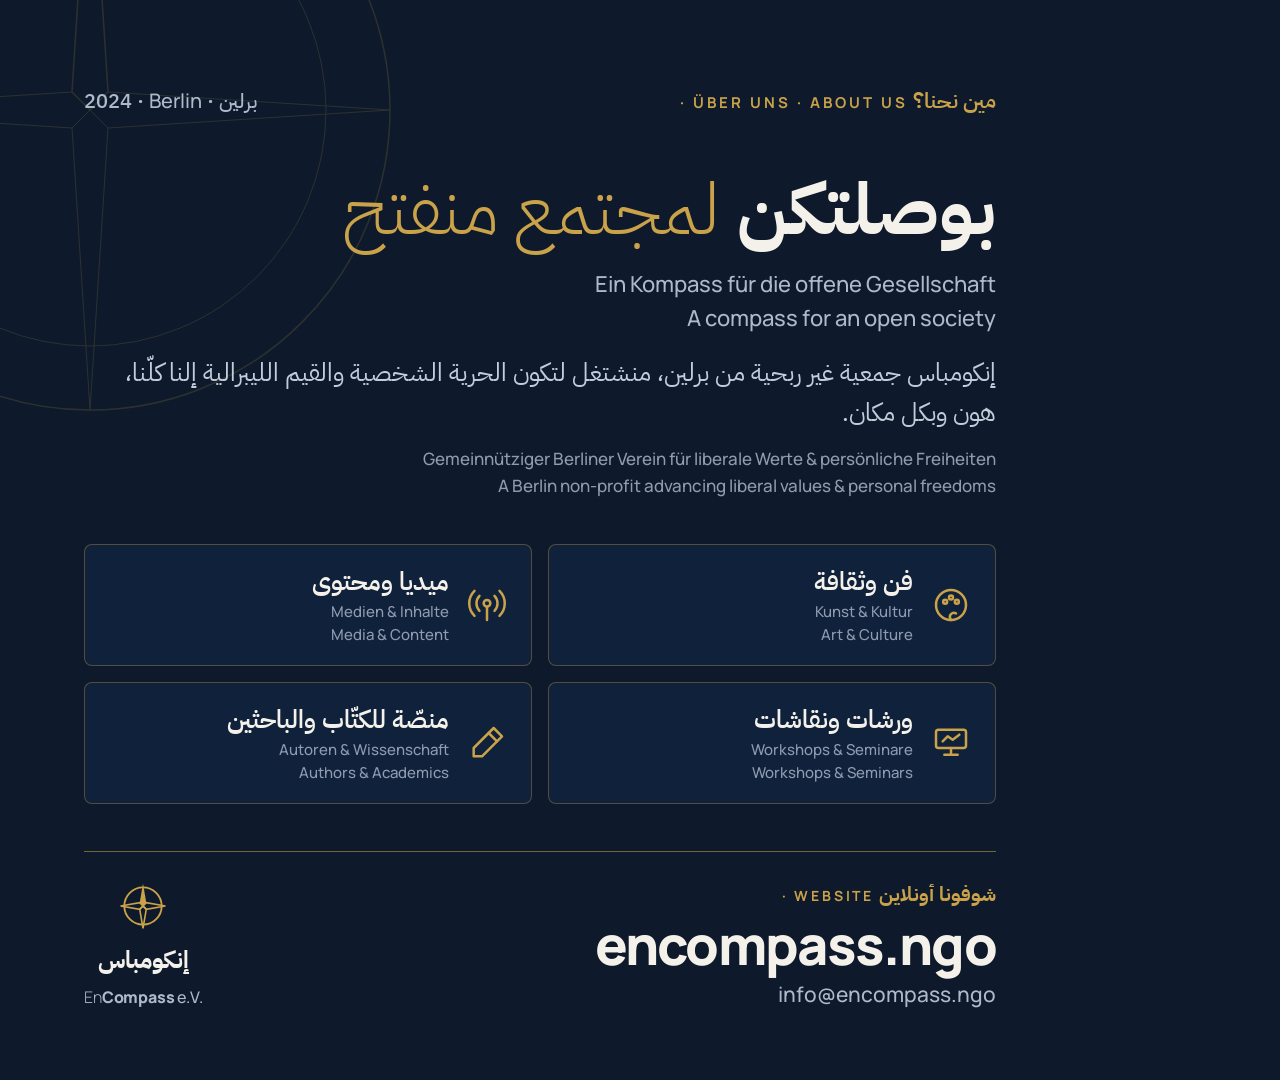
==== assets/artboards/carousel-2-about.html @ a1a405c4 "Adding design to website" ====
<!DOCTYPE html>
<html lang="en">
<head>
<meta charset="utf-8">
<meta name="viewport" content="width=1080">
<title>Carousel 2 · About EnCompass</title>
<link rel="stylesheet" href="fonts.css">
<style>
  html, body { margin: 0; background: #0E1A2B; }
  body { width: 1080px; height: 1080px; overflow: hidden; }
  a { color: #C9A24A; } a:hover { color: #E2C07A; }
  /* For PDF export: one page at the artboard's size, with backgrounds */
  @page { size: 1080px 1080px; margin: 0; }
  * { -webkit-print-color-adjust: exact; print-color-adjust: exact; }
</style>
</head>
<body>
<div dir="rtl" style="width: 1080px; height: 1080px; box-sizing: border-box; position: relative; overflow: hidden; background: #0E1A2B; color: #F4F1EA; font-family: 'IBM Plex Sans Arabic', 'Noto Sans Arabic', Tahoma, sans-serif; padding: 84px 84px 72px; display: flex; flex-direction: column; justify-content: space-between;">
  <svg width="640" height="640" viewBox="0 0 640 640" fill="none" aria-hidden="true" style="position: absolute; top: -210px; left: -230px; opacity: 0.16;">
    <circle cx="320" cy="320" r="300" stroke="#C9A24A" stroke-width="1.5"/>
    <circle cx="320" cy="320" r="236" stroke="#C9A24A" stroke-width="1"/>
    <path d="M320 20 L338 302 L320 320 L302 302 Z" stroke="#C9A24A" stroke-width="1.5"/>
    <path d="M320 620 L338 338 L320 320 L302 338 Z" stroke="#C9A24A" stroke-width="1"/>
    <path d="M20 320 L302 302 L320 320 L302 338 Z" stroke="#C9A24A" stroke-width="1"/>
    <path d="M620 320 L338 302 L320 320 L338 338 Z" stroke="#C9A24A" stroke-width="1"/>
  </svg>
  <div style="display: flex; justify-content: space-between; align-items: center; position: relative;">
    <div style="font-size: 22px; font-weight: 600; color: #C9A24A;">مين نحنا؟ <span dir="ltr" style="font-family: Manrope, 'Helvetica Neue', Helvetica, sans-serif; font-size: 15px; font-weight: 700; letter-spacing: 0.2em; text-transform: uppercase;">· Über uns · About us</span></div>
    <div style="font-size: 20px; font-weight: 500; color: #AEB9CB;">برلين · <span dir="ltr" style="font-family: Manrope, 'Helvetica Neue', Helvetica, sans-serif;">Berlin</span> · 2024</div>
  </div>
  <div style="display: flex; flex-direction: column; gap: 14px; position: relative;">
    <h1 style="margin: 0px; font-size: 72px; font-weight: 700; line-height: 1.25; color: #F4F1EA;">بوصلتكن <span style="color: #C9A24A; font-weight: 300;">لمجتمع منفتح</span></h1>
    <div style="display: flex; flex-direction: column; gap: 4px;">
      <div lang="de" dir="ltr" style="font-family: Manrope, 'Helvetica Neue', Helvetica, sans-serif; font-weight: 500; text-align: right; font-size: 22px; color: #AEB9CB;">Ein Kompass für die offene Gesellschaft</div>
      <div lang="en" dir="ltr" style="font-family: Manrope, 'Helvetica Neue', Helvetica, sans-serif; font-weight: 500; text-align: right; font-size: 22px; color: #AEB9CB;">A compass for an open society</div>
    </div>
    <p style="margin: 6px 0px 0px; max-width: 880px; font-size: 25px; font-weight: 400; line-height: 1.6; color: #C3CCDA;">إنكومباس جمعية غير ربحية من برلين، منشتغل لتكون الحرية الشخصية والقيم الليبرالية إلنا كلّنا، هون وبكل مكان.</p>
    <div style="display: flex; flex-direction: column; gap: 4px;">
      <div lang="de" dir="ltr" style="font-family: Manrope, 'Helvetica Neue', Helvetica, sans-serif; font-weight: 500; color: #8E9BB0; text-align: right; font-size: 17px;">Gemeinnütziger Berliner Verein für liberale Werte &amp; persönliche Freiheiten</div>
      <div lang="en" dir="ltr" style="font-family: Manrope, 'Helvetica Neue', Helvetica, sans-serif; font-weight: 500; color: #8E9BB0; text-align: right; font-size: 17px;">A Berlin non-profit advancing liberal values &amp; personal freedoms</div>
    </div>
  </div>
  <div style="display: grid; grid-template-columns: repeat(2, minmax(0px, 1fr)); gap: 16px; position: relative;">
    <div style="display: flex; align-items: center; gap: 18px; padding: 20px 24px; border: 1px solid rgba(201, 162, 74, 0.35); border-radius: 8px; background: rgba(19, 40, 74, 0.55);">
      <svg width="40" height="40" viewBox="0 0 24 24" fill="none" aria-hidden="true" style="flex-shrink: 0;">
        <circle cx="12" cy="12" r="9" stroke="#C9A24A" stroke-width="1.5" stroke-linecap="round" stroke-linejoin="round"/>
        <circle cx="8.5" cy="10" r="1.2" stroke="#C9A24A" stroke-width="1.5" stroke-linecap="round" stroke-linejoin="round"/>
        <circle cx="12" cy="7.5" r="1.2" stroke="#C9A24A" stroke-width="1.5" stroke-linecap="round" stroke-linejoin="round"/>
        <circle cx="15.5" cy="10" r="1.2" stroke="#C9A24A" stroke-width="1.5" stroke-linecap="round" stroke-linejoin="round"/>
        <path d="M12 21 C10 18 13 16 15 17" stroke="#C9A24A" stroke-width="1.5" stroke-linecap="round" stroke-linejoin="round"/>
      </svg>
      <div style="display: flex; flex-direction: column; gap: 2px;">
        <div style="font-size: 25px; font-weight: 600; line-height: 1.35; color: #F4F1EA;">فن وثقافة</div>
        <div lang="de" dir="ltr" style="font-family: Manrope, 'Helvetica Neue', Helvetica, sans-serif; font-weight: 500; color: #8E9BB0; text-align: right; font-size: 15px;">Kunst &amp; Kultur</div>
        <div lang="en" dir="ltr" style="font-family: Manrope, 'Helvetica Neue', Helvetica, sans-serif; font-weight: 500; color: #8E9BB0; text-align: right; font-size: 15px;">Art &amp; Culture</div>
      </div>
    </div>
    <div style="display: flex; align-items: center; gap: 18px; padding: 20px 24px; border: 1px solid rgba(201, 162, 74, 0.35); border-radius: 8px; background: rgba(19, 40, 74, 0.55);">
      <svg width="40" height="40" viewBox="0 0 24 24" fill="none" aria-hidden="true" style="flex-shrink: 0;">
        <path d="M12 13 V21" stroke="#C9A24A" stroke-width="1.5" stroke-linecap="round" stroke-linejoin="round"/>
        <circle cx="12" cy="11" r="2" stroke="#C9A24A" stroke-width="1.5" stroke-linecap="round" stroke-linejoin="round"/>
        <path d="M7.5 6.5 A6.5 6.5 0 0 0 7.5 15.5 M16.5 6.5 A6.5 6.5 0 0 1 16.5 15.5" stroke="#C9A24A" stroke-width="1.5" stroke-linecap="round" stroke-linejoin="round"/>
        <path d="M4.5 3.5 A10.5 10.5 0 0 0 4.5 18.5 M19.5 3.5 A10.5 10.5 0 0 1 19.5 18.5" stroke="#C9A24A" stroke-width="1.5" stroke-linecap="round" stroke-linejoin="round"/>
      </svg>
      <div style="display: flex; flex-direction: column; gap: 2px;">
        <div style="font-size: 25px; font-weight: 600; line-height: 1.35; color: #F4F1EA;">ميديا ومحتوى</div>
        <div lang="de" dir="ltr" style="font-family: Manrope, 'Helvetica Neue', Helvetica, sans-serif; font-weight: 500; color: #8E9BB0; text-align: right; font-size: 15px;">Medien &amp; Inhalte</div>
        <div lang="en" dir="ltr" style="font-family: Manrope, 'Helvetica Neue', Helvetica, sans-serif; font-weight: 500; color: #8E9BB0; text-align: right; font-size: 15px;">Media &amp; Content</div>
      </div>
    </div>
    <div style="display: flex; align-items: center; gap: 18px; padding: 20px 24px; border: 1px solid rgba(201, 162, 74, 0.35); border-radius: 8px; background: rgba(19, 40, 74, 0.55);">
      <svg width="40" height="40" viewBox="0 0 24 24" fill="none" aria-hidden="true" style="flex-shrink: 0;">
        <rect x="3" y="4" width="18" height="11" rx="1.5" stroke="#C9A24A" stroke-width="1.5" stroke-linecap="round" stroke-linejoin="round"/>
        <path d="M8 19 H16 M12 15 V19" stroke="#C9A24A" stroke-width="1.5" stroke-linecap="round" stroke-linejoin="round"/>
        <path d="M7 11 L10 8 L13 10 L17 7" stroke="#C9A24A" stroke-width="1.5" stroke-linecap="round" stroke-linejoin="round"/>
      </svg>
      <div style="display: flex; flex-direction: column; gap: 2px;">
        <div style="font-size: 25px; font-weight: 600; line-height: 1.35; color: #F4F1EA;">ورشات ونقاشات</div>
        <div lang="de" dir="ltr" style="font-family: Manrope, 'Helvetica Neue', Helvetica, sans-serif; font-weight: 500; color: #8E9BB0; text-align: right; font-size: 15px;">Workshops &amp; Seminare</div>
        <div lang="en" dir="ltr" style="font-family: Manrope, 'Helvetica Neue', Helvetica, sans-serif; font-weight: 500; color: #8E9BB0; text-align: right; font-size: 15px;">Workshops &amp; Seminars</div>
      </div>
    </div>
    <div style="display: flex; align-items: center; gap: 18px; padding: 20px 24px; border: 1px solid rgba(201, 162, 74, 0.35); border-radius: 8px; background: rgba(19, 40, 74, 0.55);">
      <svg width="40" height="40" viewBox="0 0 24 24" fill="none" aria-hidden="true" style="flex-shrink: 0;">
        <path d="M16 3 L21 8 L9 20 H4 V15 Z" stroke="#C9A24A" stroke-width="1.5" stroke-linecap="round" stroke-linejoin="round"/>
        <path d="M13 6 L18 11" stroke="#C9A24A" stroke-width="1.5" stroke-linecap="round" stroke-linejoin="round"/>
      </svg>
      <div style="display: flex; flex-direction: column; gap: 2px;">
        <div style="font-size: 25px; font-weight: 600; line-height: 1.35; color: #F4F1EA;">منصّة للكتّاب والباحثين</div>
        <div lang="de" dir="ltr" style="font-family: Manrope, 'Helvetica Neue', Helvetica, sans-serif; font-weight: 500; color: #8E9BB0; text-align: right; font-size: 15px;">Autoren &amp; Wissenschaft</div>
        <div lang="en" dir="ltr" style="font-family: Manrope, 'Helvetica Neue', Helvetica, sans-serif; font-weight: 500; color: #8E9BB0; text-align: right; font-size: 15px;">Authors &amp; Academics</div>
      </div>
    </div>
  </div>
  <div style="display: flex; justify-content: space-between; align-items: flex-end; border-top: 1px solid rgba(201, 162, 74, 0.55); padding-top: 26px; position: relative;">
    <div style="display: flex; flex-direction: column; gap: 6px;">
      <div style="font-size: 20px; font-weight: 700; color: #C9A24A;">شوفونا أونلاين <span dir="ltr" style="font-family: Manrope, 'Helvetica Neue', Helvetica, sans-serif; font-size: 14px; letter-spacing: 0.2em; text-transform: uppercase;">· Website</span></div>
      <div dir="ltr" style="font-family: Manrope, 'Helvetica Neue', Helvetica, sans-serif; font-size: 54px; font-weight: 800; letter-spacing: -0.03em; line-height: 1.1; color: #F4F1EA; text-align: right;">encompass.ngo</div>
      <div dir="ltr" style="font-family: Manrope, 'Helvetica Neue', Helvetica, sans-serif; font-size: 21px; font-weight: 500; color: #AEB9CB; text-align: right;">info@encompass.ngo</div>
    </div>
    <div style="display: flex; flex-direction: column; align-items: center; gap: 8px;">
      <svg width="56" height="56" viewBox="0 0 120 120" fill="none" aria-hidden="true">
        <circle cx="60" cy="60" r="40" stroke="#C9A24A" stroke-width="4"/>
        <path d="M60 12 L67 53 L60 60 L53 53 Z" fill="#C9A24A"/>
        <path d="M60 108 L67 67 L60 60 L53 67 Z" stroke="#C9A24A" stroke-width="3.5"/>
        <path d="M12 60 L53 53 L60 60 L53 67 Z" stroke="#C9A24A" stroke-width="3.5"/>
        <path d="M108 60 L67 53 L60 60 L67 67 Z" stroke="#C9A24A" stroke-width="3.5"/>
      </svg>
      <div style="font-size: 24px; font-weight: 700; color: #F4F1EA;">إنكومباس</div>
      <div dir="ltr" style="font-family: Manrope, 'Helvetica Neue', Helvetica, sans-serif; font-size: 16px; letter-spacing: -0.01em; color: #AEB9CB;"><span style="font-weight: 300;">En</span><span style="font-weight: 800;">Compass</span><span style="font-weight: 500;"> e.V.</span></div>
    </div>
  </div>
</div>
</body>
</html>
---- assets/artboards/fonts.css ----
/* Brand fonts for the artboards: Manrope (Latin, variable 300–800) and
   IBM Plex Sans Arabic (300–700). Only the subsets the designs use: latin, latin-ext, arabic. */
@font-face {
  font-family: 'Manrope';
  font-style: normal;
  font-weight: 300 800;
  font-display: swap;
  src: url('fonts/manrope-variable-latin-ext.woff2') format('woff2');
  unicode-range: U+0100-02BA, U+02BD-02C5, U+02C7-02CC, U+02CE-02D7, U+02DD-02FF, U+0304, U+0308, U+0329, U+1D00-1DBF, U+1E00-1E9F, U+1EF2-1EFF, U+2020, U+20A0-20AB, U+20AD-20C4, U+2113, U+2C60-2C7F, U+A720-A7FF;
}
@font-face {
  font-family: 'Manrope';
  font-style: normal;
  font-weight: 300 800;
  font-display: swap;
  src: url('fonts/manrope-variable-latin.woff2') format('woff2');
  unicode-range: U+0000-00FF, U+0131, U+0152-0153, U+02BB-02BC, U+02C6, U+02DA, U+02DC, U+0304, U+0308, U+0329, U+2000-206F, U+20AC, U+2122, U+2191, U+2193, U+2212, U+2215, U+FEFF, U+FFFD;
}
@font-face {
  font-family: 'IBM Plex Sans Arabic';
  font-style: normal;
  font-weight: 300;
  font-display: swap;
  src: url('fonts/ibm-plex-sans-arabic-300-latin-ext.woff2') format('woff2');
  unicode-range: U+0100-02BA, U+02BD-02C5, U+02C7-02CC, U+02CE-02D7, U+02DD-02FF, U+0304, U+0308, U+0329, U+1D00-1DBF, U+1E00-1E9F, U+1EF2-1EFF, U+2020, U+20A0-20AB, U+20AD-20C4, U+2113, U+2C60-2C7F, U+A720-A7FF;
}
@font-face {
  font-family: 'IBM Plex Sans Arabic';
  font-style: normal;
  font-weight: 300;
  font-display: swap;
  src: url('fonts/ibm-plex-sans-arabic-300-latin.woff2') format('woff2');
  unicode-range: U+0000-00FF, U+0131, U+0152-0153, U+02BB-02BC, U+02C6, U+02DA, U+02DC, U+0304, U+0308, U+0329, U+2000-206F, U+20AC, U+2122, U+2191, U+2193, U+2212, U+2215, U+FEFF, U+FFFD;
}
@font-face {
  font-family: 'IBM Plex Sans Arabic';
  font-style: normal;
  font-weight: 300;
  font-display: swap;
  src: url('fonts/ibm-plex-sans-arabic-300-arabic.woff2') format('woff2');
  unicode-range: U+0600-06FF, U+0750-077F, U+0870-0891, U+0897-08E1, U+08E3-08FF, U+200C-200E, U+2010-2011, U+204F, U+2E41, U+FB50-FDFF, U+FE70-FE74, U+FE76-FEFC, U+102E0-102FB, U+10E60-10E7E, U+10EC2-10EC7, U+10EC9-10EEE, U+10EF0-10EFF, U+1EE00-1EE03, U+1EE05-1EE1F, U+1EE21-1EE22, U+1EE24, U+1EE27, U+1EE29-1EE32, U+1EE34-1EE37, U+1EE39, U+1EE3B, U+1EE42, U+1EE47, U+1EE49, U+1EE4B, U+1EE4D-1EE4F, U+1EE51-1EE52, U+1EE54, U+1EE57, U+1EE59, U+1EE5B, U+1EE5D, U+1EE5F, U+1EE61-1EE62, U+1EE64, U+1EE67-1EE6A, U+1EE6C-1EE72, U+1EE74-1EE77, U+1EE79-1EE7C, U+1EE7E, U+1EE80-1EE89, U+1EE8B-1EE9B, U+1EEA1-1EEA3, U+1EEA5-1EEA9, U+1EEAB-1EEBB, U+1EEF0-1EEF1;
}
@font-face {
  font-family: 'IBM Plex Sans Arabic';
  font-style: normal;
  font-weight: 400;
  font-display: swap;
  src: url('fonts/ibm-plex-sans-arabic-400-latin-ext.woff2') format('woff2');
  unicode-range: U+0100-02BA, U+02BD-02C5, U+02C7-02CC, U+02CE-02D7, U+02DD-02FF, U+0304, U+0308, U+0329, U+1D00-1DBF, U+1E00-1E9F, U+1EF2-1EFF, U+2020, U+20A0-20AB, U+20AD-20C4, U+2113, U+2C60-2C7F, U+A720-A7FF;
}
@font-face {
  font-family: 'IBM Plex Sans Arabic';
  font-style: normal;
  font-weight: 400;
  font-display: swap;
  src: url('fonts/ibm-plex-sans-arabic-400-latin.woff2') format('woff2');
  unicode-range: U+0000-00FF, U+0131, U+0152-0153, U+02BB-02BC, U+02C6, U+02DA, U+02DC, U+0304, U+0308, U+0329, U+2000-206F, U+20AC, U+2122, U+2191, U+2193, U+2212, U+2215, U+FEFF, U+FFFD;
}
@font-face {
  font-family: 'IBM Plex Sans Arabic';
  font-style: normal;
  font-weight: 400;
  font-display: swap;
  src: url('fonts/ibm-plex-sans-arabic-400-arabic.woff2') format('woff2');
  unicode-range: U+0600-06FF, U+0750-077F, U+0870-0891, U+0897-08E1, U+08E3-08FF, U+200C-200E, U+2010-2011, U+204F, U+2E41, U+FB50-FDFF, U+FE70-FE74, U+FE76-FEFC, U+102E0-102FB, U+10E60-10E7E, U+10EC2-10EC7, U+10EC9-10EEE, U+10EF0-10EFF, U+1EE00-1EE03, U+1EE05-1EE1F, U+1EE21-1EE22, U+1EE24, U+1EE27, U+1EE29-1EE32, U+1EE34-1EE37, U+1EE39, U+1EE3B, U+1EE42, U+1EE47, U+1EE49, U+1EE4B, U+1EE4D-1EE4F, U+1EE51-1EE52, U+1EE54, U+1EE57, U+1EE59, U+1EE5B, U+1EE5D, U+1EE5F, U+1EE61-1EE62, U+1EE64, U+1EE67-1EE6A, U+1EE6C-1EE72, U+1EE74-1EE77, U+1EE79-1EE7C, U+1EE7E, U+1EE80-1EE89, U+1EE8B-1EE9B, U+1EEA1-1EEA3, U+1EEA5-1EEA9, U+1EEAB-1EEBB, U+1EEF0-1EEF1;
}
@font-face {
  font-family: 'IBM Plex Sans Arabic';
  font-style: normal;
  font-weight: 500;
  font-display: swap;
  src: url('fonts/ibm-plex-sans-arabic-500-latin-ext.woff2') format('woff2');
  unicode-range: U+0100-02BA, U+02BD-02C5, U+02C7-02CC, U+02CE-02D7, U+02DD-02FF, U+0304, U+0308, U+0329, U+1D00-1DBF, U+1E00-1E9F, U+1EF2-1EFF, U+2020, U+20A0-20AB, U+20AD-20C4, U+2113, U+2C60-2C7F, U+A720-A7FF;
}
@font-face {
  font-family: 'IBM Plex Sans Arabic';
  font-style: normal;
  font-weight: 500;
  font-display: swap;
  src: url('fonts/ibm-plex-sans-arabic-500-latin.woff2') format('woff2');
  unicode-range: U+0000-00FF, U+0131, U+0152-0153, U+02BB-02BC, U+02C6, U+02DA, U+02DC, U+0304, U+0308, U+0329, U+2000-206F, U+20AC, U+2122, U+2191, U+2193, U+2212, U+2215, U+FEFF, U+FFFD;
}
@font-face {
  font-family: 'IBM Plex Sans Arabic';
  font-style: normal;
  font-weight: 500;
  font-display: swap;
  src: url('fonts/ibm-plex-sans-arabic-500-arabic.woff2') format('woff2');
  unicode-range: U+0600-06FF, U+0750-077F, U+0870-0891, U+0897-08E1, U+08E3-08FF, U+200C-200E, U+2010-2011, U+204F, U+2E41, U+FB50-FDFF, U+FE70-FE74, U+FE76-FEFC, U+102E0-102FB, U+10E60-10E7E, U+10EC2-10EC7, U+10EC9-10EEE, U+10EF0-10EFF, U+1EE00-1EE03, U+1EE05-1EE1F, U+1EE21-1EE22, U+1EE24, U+1EE27, U+1EE29-1EE32, U+1EE34-1EE37, U+1EE39, U+1EE3B, U+1EE42, U+1EE47, U+1EE49, U+1EE4B, U+1EE4D-1EE4F, U+1EE51-1EE52, U+1EE54, U+1EE57, U+1EE59, U+1EE5B, U+1EE5D, U+1EE5F, U+1EE61-1EE62, U+1EE64, U+1EE67-1EE6A, U+1EE6C-1EE72, U+1EE74-1EE77, U+1EE79-1EE7C, U+1EE7E, U+1EE80-1EE89, U+1EE8B-1EE9B, U+1EEA1-1EEA3, U+1EEA5-1EEA9, U+1EEAB-1EEBB, U+1EEF0-1EEF1;
}
@font-face {
  font-family: 'IBM Plex Sans Arabic';
  font-style: normal;
  font-weight: 600;
  font-display: swap;
  src: url('fonts/ibm-plex-sans-arabic-600-latin.woff2') format('woff2');
  unicode-range: U+0000-00FF, U+0131, U+0152-0153, U+02BB-02BC, U+02C6, U+02DA, U+02DC, U+0304, U+0308, U+0329, U+2000-206F, U+20AC, U+2122, U+2191, U+2193, U+2212, U+2215, U+FEFF, U+FFFD;
}
@font-face {
  font-family: 'IBM Plex Sans Arabic';
  font-style: normal;
  font-weight: 600;
  font-display: swap;
  src: url('fonts/ibm-plex-sans-arabic-600-arabic.woff2') format('woff2');
  unicode-range: U+0600-06FF, U+0750-077F, U+0870-0891, U+0897-08E1, U+08E3-08FF, U+200C-200E, U+2010-2011, U+204F, U+2E41, U+FB50-FDFF, U+FE70-FE74, U+FE76-FEFC, U+102E0-102FB, U+10E60-10E7E, U+10EC2-10EC7, U+10EC9-10EEE, U+10EF0-10EFF, U+1EE00-1EE03, U+1EE05-1EE1F, U+1EE21-1EE22, U+1EE24, U+1EE27, U+1EE29-1EE32, U+1EE34-1EE37, U+1EE39, U+1EE3B, U+1EE42, U+1EE47, U+1EE49, U+1EE4B, U+1EE4D-1EE4F, U+1EE51-1EE52, U+1EE54, U+1EE57, U+1EE59, U+1EE5B, U+1EE5D, U+1EE5F, U+1EE61-1EE62, U+1EE64, U+1EE67-1EE6A, U+1EE6C-1EE72, U+1EE74-1EE77, U+1EE79-1EE7C, U+1EE7E, U+1EE80-1EE89, U+1EE8B-1EE9B, U+1EEA1-1EEA3, U+1EEA5-1EEA9, U+1EEAB-1EEBB, U+1EEF0-1EEF1;
}
@font-face {
  font-family: 'IBM Plex Sans Arabic';
  font-style: normal;
  font-weight: 700;
  font-display: swap;
  src: url('fonts/ibm-plex-sans-arabic-700-latin-ext.woff2') format('woff2');
  unicode-range: U+0100-02BA, U+02BD-02C5, U+02C7-02CC, U+02CE-02D7, U+02DD-02FF, U+0304, U+0308, U+0329, U+1D00-1DBF, U+1E00-1E9F, U+1EF2-1EFF, U+2020, U+20A0-20AB, U+20AD-20C4, U+2113, U+2C60-2C7F, U+A720-A7FF;
}
@font-face {
  font-family: 'IBM Plex Sans Arabic';
  font-style: normal;
  font-weight: 700;
  font-display: swap;
  src: url('fonts/ibm-plex-sans-arabic-700-latin.woff2') format('woff2');
  unicode-range: U+0000-00FF, U+0131, U+0152-0153, U+02BB-02BC, U+02C6, U+02DA, U+02DC, U+0304, U+0308, U+0329, U+2000-206F, U+20AC, U+2122, U+2191, U+2193, U+2212, U+2215, U+FEFF, U+FFFD;
}
@font-face {
  font-family: 'IBM Plex Sans Arabic';
  font-style: normal;
  font-weight: 700;
  font-display: swap;
  src: url('fonts/ibm-plex-sans-arabic-700-arabic.woff2') format('woff2');
  unicode-range: U+0600-06FF, U+0750-077F, U+0870-0891, U+0897-08E1, U+08E3-08FF, U+200C-200E, U+2010-2011, U+204F, U+2E41, U+FB50-FDFF, U+FE70-FE74, U+FE76-FEFC, U+102E0-102FB, U+10E60-10E7E, U+10EC2-10EC7, U+10EC9-10EEE, U+10EF0-10EFF, U+1EE00-1EE03, U+1EE05-1EE1F, U+1EE21-1EE22, U+1EE24, U+1EE27, U+1EE29-1EE32, U+1EE34-1EE37, U+1EE39, U+1EE3B, U+1EE42, U+1EE47, U+1EE49, U+1EE4B, U+1EE4D-1EE4F, U+1EE51-1EE52, U+1EE54, U+1EE57, U+1EE59, U+1EE5B, U+1EE5D, U+1EE5F, U+1EE61-1EE62, U+1EE64, U+1EE67-1EE6A, U+1EE6C-1EE72, U+1EE74-1EE77, U+1EE79-1EE7C, U+1EE7E, U+1EE80-1EE89, U+1EE8B-1EE9B, U+1EEA1-1EEA3, U+1EEA5-1EEA9, U+1EEAB-1EEBB, U+1EEF0-1EEF1;
}
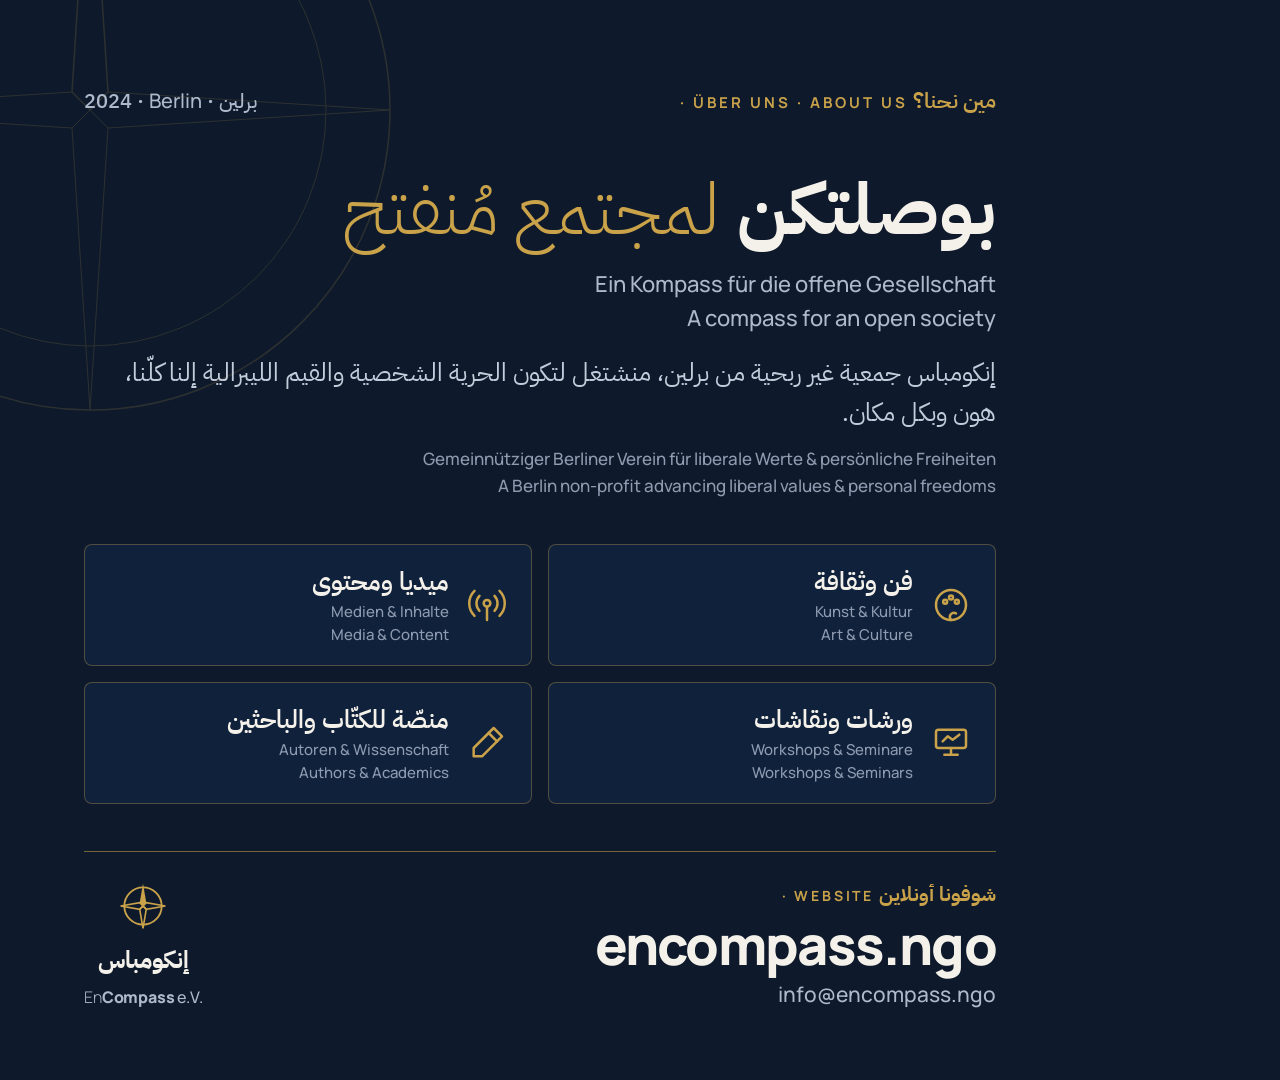
==== commit 9cb3f53b: "enhanced translations in Arabic" ====
--- a/assets/artboards/carousel-2-about.html
+++ b/assets/artboards/carousel-2-about.html
@@ -29,7 +29,7 @@
     <div style="font-size: 20px; font-weight: 500; color: #AEB9CB;">برلين · <span dir="ltr" style="font-family: Manrope, 'Helvetica Neue', Helvetica, sans-serif;">Berlin</span> · 2024</div>
   </div>
   <div style="display: flex; flex-direction: column; gap: 14px; position: relative;">
-    <h1 style="margin: 0px; font-size: 72px; font-weight: 700; line-height: 1.25; color: #F4F1EA;">بوصلتكن <span style="color: #C9A24A; font-weight: 300;">لمجتمع منفتح</span></h1>
+    <h1 style="margin: 0px; font-size: 72px; font-weight: 700; line-height: 1.25; color: #F4F1EA;">بوصلتكن <span style="color: #C9A24A; font-weight: 300;">لمجتمع مُنفتح</span></h1>
     <div style="display: flex; flex-direction: column; gap: 4px;">
       <div lang="de" dir="ltr" style="font-family: Manrope, 'Helvetica Neue', Helvetica, sans-serif; font-weight: 500; text-align: right; font-size: 22px; color: #AEB9CB;">Ein Kompass für die offene Gesellschaft</div>
       <div lang="en" dir="ltr" style="font-family: Manrope, 'Helvetica Neue', Helvetica, sans-serif; font-weight: 500; text-align: right; font-size: 22px; color: #AEB9CB;">A compass for an open society</div>
